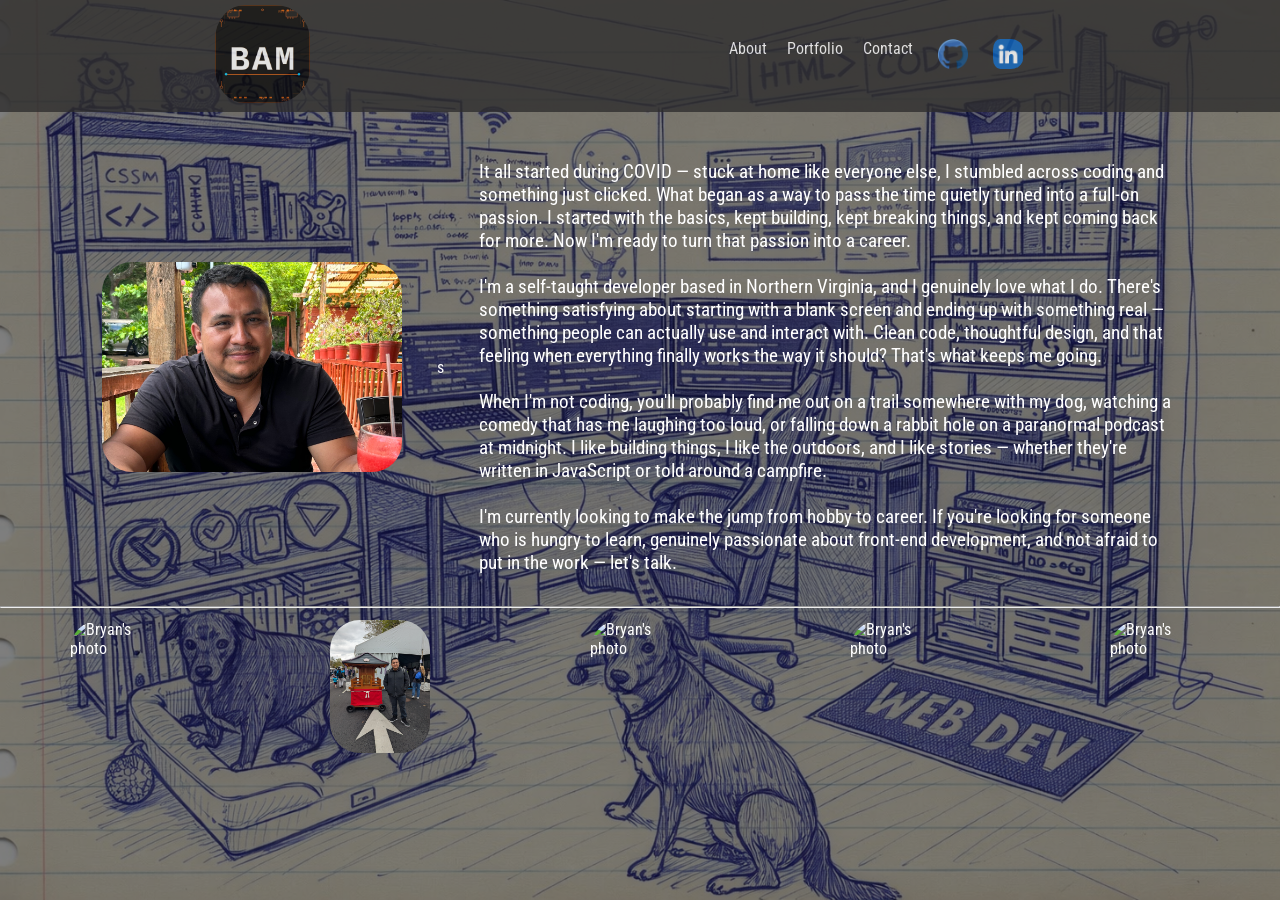
==== about.html @ cb0bd6b7 "adjusted the main page in css, completed the porfolio page, worked on the about section added descri" ====
<!DOCTYPE html>
<html lang="en">
<head>
    <meta charset="UTF-8">
    <meta name="viewport" content="width=device-width, initial-scale=1.0">
    <title>About</title>
    <link rel="stylesheet" href="style.css">
</head>
<body>
    <section class="header">
        <a href="./personalPage.html"><img src="./img/bamcircuit.jpg" alt="icon" class="icon"/></a>
        <nav class="navbar">
            <ul>
                <li><a href="#intro">About</a></li>
                <li><a href="./portfolio.html">Portfolio</a></li>
                <li><a href="./contact.html">Contact</a></li>
                <li><a href="https://github.com/mejiab4494" target="_blank"><img src="./img/github.png" alt="GitHub icon" class="icon"/></a></li>
                <li><a href="https://www.linkedin.com/in/bryan-mejia-580157243/" target="_blank"><img src="./img/linkedin.png" alt="LinkedIn icon" class="icon"/></a></li>
            </ul>
        </nav>
    </section>
    <section id="intro" class="about">
        <img src="./img/mio2.jpg" alt="Bryan's photo" class="mainPhoto"/>s
        <div class="about-text">
            <p>
                It all started during COVID — stuck at home like everyone else, I stumbled across coding 
                and something just clicked. What began as a way to pass the time quietly turned into a 
                full-on passion. I started with the basics, kept building, kept breaking things, and kept 
                coming back for more. Now I'm ready to turn that passion into a career.
            </p><br>
            <p>
                I'm a self-taught developer based in Northern Virginia, and I genuinely love what I do. 
                There's something satisfying about starting with a blank screen and ending up with something 
                real — something people can actually use and interact with. Clean code, thoughtful design, 
                and that feeling when everything finally works the way it should? That's what keeps me going.
            </p><br>
            <p>
                When I'm not coding, you'll probably find me out on a trail somewhere with my dog, watching 
                a comedy that has me laughing too loud, or falling down a rabbit hole on a paranormal podcast 
                at midnight. I like building things, I like the outdoors, and I like stories — whether they're 
                written in JavaScript or told around a campfire.
            </p><br>
            <p>
                I'm currently looking to make the jump from hobby to career. If you're looking for someone 
                who is hungry to learn, genuinely passionate about front-end development, and not afraid to 
                put in the work — let's talk.
            </p>
        </div>
    </section>
    <hr>
    <section class="images">
        <img src="./img/mio.jpg" alt="Bryan's photo" class="galleryPhoto"/>
        <img src="./img/mio1.jpg" alt="Bryan's photo" class="galleryPhoto"/>
        <img src="./img/mio3.jpg" alt="Bryan's photo" class="galleryPhoto"/>
        <img src="./img/mio4.jpg" alt="Bryan's photo" class="galleryPhoto"/>
        <img src="./img/mio5.heic" alt="Bryan's photo" class="galleryPhoto"/>
    </section>
</body>
</html>
---- style.css ----
@import url('https://fonts.googleapis.com/css2?family=Inter:ital,opsz,wght@0,14..32,100..900;1,14..32,100..900&family=Roboto+Condensed:ital,wght@0,100..900;1,100..900&display=swap');

* {
    margin: 0;
    padding: 0;
    box-sizing: border-box;
}

body {
    display: flex;
    color: white;
    justify-content: flex-start;
    flex-direction: column;
    min-height: 100vh;
    font-family: "Roboto Condensed", sans-serif;
     background-image:  linear-gradient(rgba(0,0,0,0.5), rgba(0,0,0,0.5)),  url("./img/office.png");
    background-size: cover;
    background-position: center;
    animation: gradient 12s ease infinite;
}



.header {
  display: flex;
  justify-content: space-around;
  align-items: center;
  background-color: rgb(47, 46, 46);
  height: 7em;
  opacity: 80%;
}

.header img {
    width: 100px;
    height: auto;
    border-radius: 35%;
    padding-left: 5px
}

.navbar {
    display: flex;
    justify-content: flex-end;
    gap: 20px;
    margin-right: 3em;
   
}

.navbar ul {
    display: flex;
    list-style: none;
    gap: 20px;
}

.navbar ul li a {
    text-decoration: none;
    cursor: pointer;
    color: rgb(254, 253, 253);
}

.navbar li img {
    width: 35px;
    height: auto;
}

.intro {
    flex: 1;
    display: flex;
    flex-direction: row;
    justify-content: center;
    align-items: center;
    max-width: 950px;
    margin: 0 auto;
    gap: 15px;
}

.intro img {
    width: 250px;
    height: auto;
    border-radius: 30px;
    flex-shrink: 0;
}
.intro h1 {
    font-size: 6em;
    font-weight: bold;
    width: 100%;
}

.intro p {
    font-size: 1.2rem;
    margin-top: 10px;
}

.portfolio {
    display: flex;
    justify-content: center;
    flex-direction: column;
    align-items: center;
    gap: 20px;
    margin-top: 2em;
    margin-bottom: 3em;
}



.cards-container {
    display: flex;
    flex-direction: row;
    gap: 20px;
    justify-content: center;
}


.card img {
    width: 300px;
    height: 150px;
}

/* portfolio page section */

.projects {
    display: flex;
    flex-direction: column;
    flex-wrap: wrap;
    align-items: center;
    gap: 20px;
    margin-top: 2em;
}

.cards-container {
    display: flex;
    flex-direction: row;
    gap: 20px;
    justify-content: center;
    flex-wrap: wrap;
}

.projects h1 {
    font-size: 3em;
}

.card {
  margin-top: 3em;
}

/* about section */

.about {
    display: flex;
    flex-direction: row;
    justify-content: center;
    align-items: center;
    max-width: 950px;
    margin: 0 auto;
    gap: 35px;
    padding-top: 3em;
    padding-bottom: 2em;
}

.mainPhoto {
    width: 300px;
    height: auto;
    border-radius: 30px;
    flex-shrink: 0;
}

.about-text {
    font-size: 1.2em;
    min-width: 700px;
}

.images {
    display: flex;
    padding-top: 12px;
    justify-content: space-around;
    gap: 20px;

}

.images img {
    width: 100px;
    height: auto;
    border-radius: 30px;
}
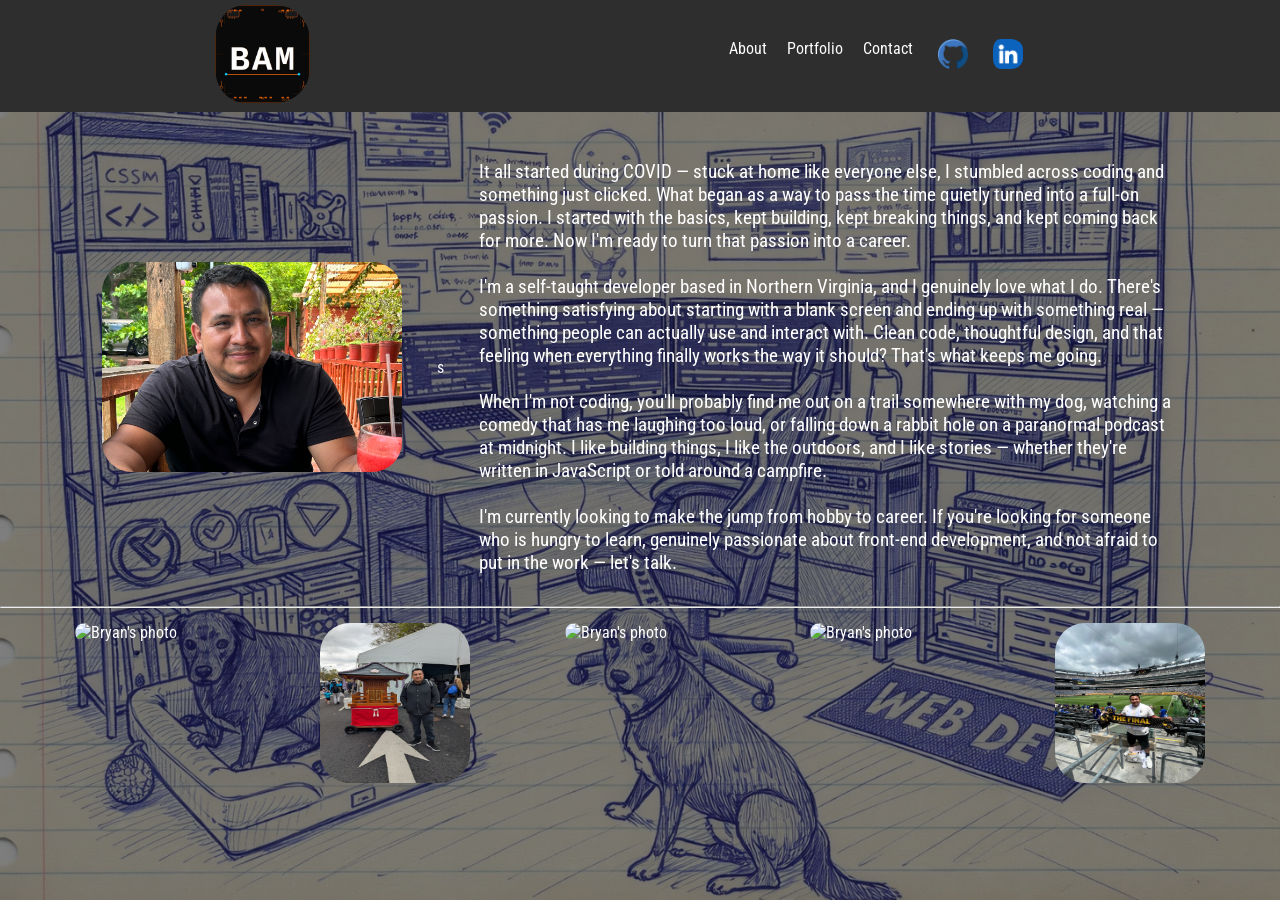
==== commit f58f37e9: "fixed the about me page, repair the link for an img added a keyframe slidedown on css and started th" ====
--- a/about.html
+++ b/about.html
@@ -11,7 +11,7 @@
         <a href="./personalPage.html"><img src="./img/bamcircuit.jpg" alt="icon" class="icon"/></a>
         <nav class="navbar">
             <ul>
-                <li><a href="#intro">About</a></li>
+                <li><a href="./about.html">About</a></li>
                 <li><a href="./portfolio.html">Portfolio</a></li>
                 <li><a href="./contact.html">Contact</a></li>
                 <li><a href="https://github.com/mejiab4494" target="_blank"><img src="./img/github.png" alt="GitHub icon" class="icon"/></a></li>
@@ -49,11 +49,21 @@
     </section>
     <hr>
     <section class="images">
-        <img src="./img/mio.jpg" alt="Bryan's photo" class="galleryPhoto"/>
-        <img src="./img/mio1.jpg" alt="Bryan's photo" class="galleryPhoto"/>
-        <img src="./img/mio3.jpg" alt="Bryan's photo" class="galleryPhoto"/>
-        <img src="./img/mio4.jpg" alt="Bryan's photo" class="galleryPhoto"/>
-        <img src="./img/mio5.heic" alt="Bryan's photo" class="galleryPhoto"/>
+        <div class="img-wrapper">
+            <img src="./img/mio.jpg" alt="Bryan's photo" class="galleryPhoto"/>
+        </div>
+        <div class="img-wrapper">
+            <img src="./img/mio1.jpg" alt="Bryan's photo" class="galleryPhoto"/>
+        </div>
+        <div class="img-wrapper">
+            <img src="./img/mio3.jpg" alt="Bryan's photo" class="galleryPhoto"/>
+        </div>
+        <div class="img-wrapper">
+            <img src="./img/mio4.jpg" alt="Bryan's photo" class="galleryPhoto"/>
+        </div>
+        <div class="img-wrapper">
+            <img src="./img/mio5.jpg" alt="Bryan's photo" class="galleryPhoto"/>
+        </div>
     </section>
 </body>
 </html>
--- a/style.css
+++ b/style.css
@@ -28,7 +28,22 @@
   background-color: rgb(47, 46, 46);
   height: 7em;
   opacity: 80%;
-}
+  animation: slideDown 0.6s ease-out forwards;
+
+}
+
+@keyframes slideDown {
+    from {
+        transform: translateY(-80px);
+        opacity: 0;
+    }
+    to {
+        transform: translateY(0);
+        opacity: 1;
+    }
+}
+
+
 
 .header img {
     width: 100px;
@@ -170,14 +185,30 @@
 
 .images {
     display: flex;
-    padding-top: 12px;
-    justify-content: space-around;
-    gap: 20px;
-
-}
-
-.images img {
-    width: 100px;
-    height: auto;
+    padding-top: 15px;
+    justify-content: space-evenly;
+    gap: 20px;
+
+}
+
+.img-wrapper {
+    width: 150px;
+    height: auto;
+}
+
+
+.img-wrapper img {
+    width: 150px;
+    height: 160px;
     border-radius: 30px;
+    transition: transform 0.3s ease;
+    position: relative;
+    z-index: 0;
+    pointer-events: none;
+}
+
+.img-wrapper:hover img {
+    transform: scale(2.1) translateY(-40%);
+    transform-origin: bottom center;
+    z-index: 999;
 }
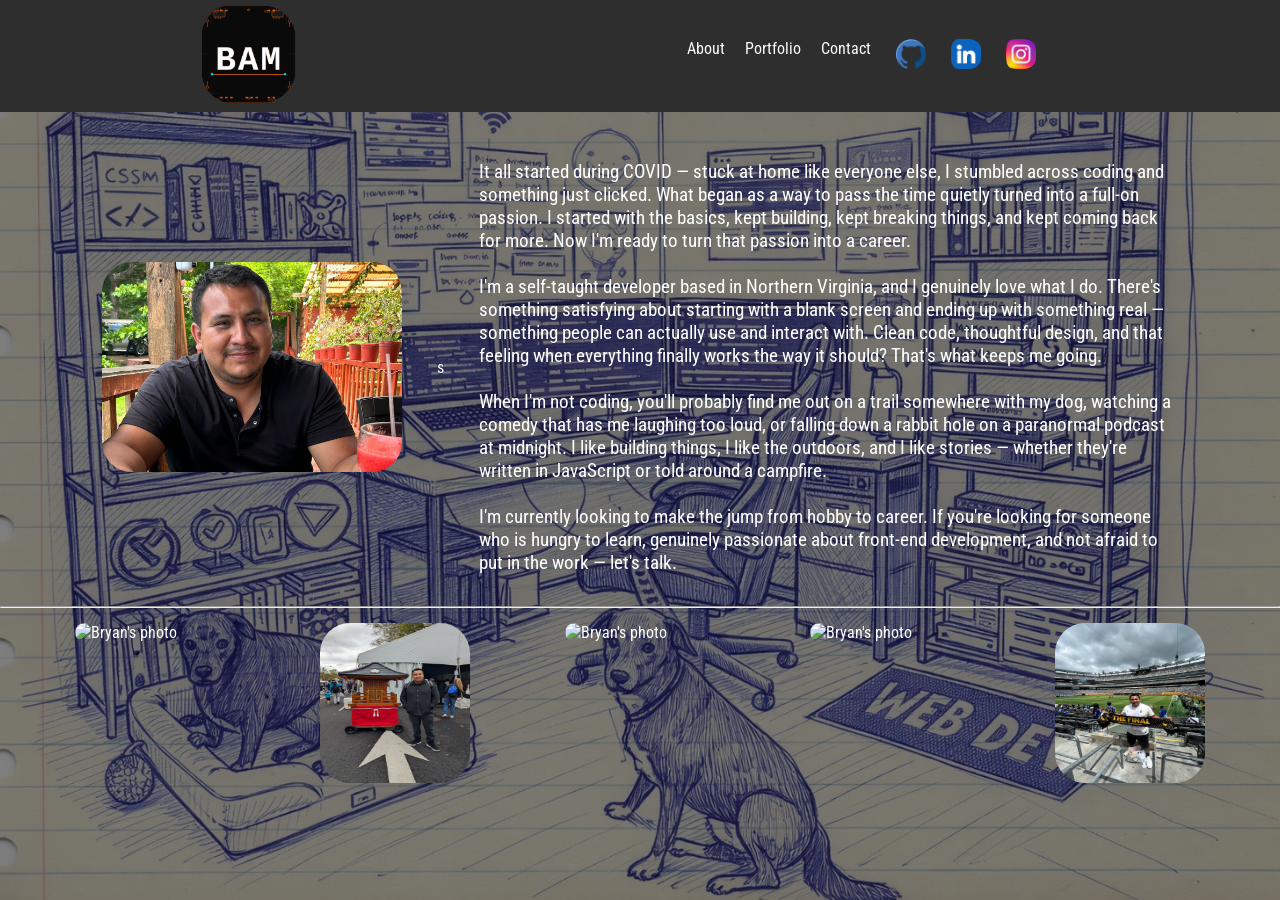
==== commit 52ae641f: "finish the email form made all pages mobile friendly" ====
--- a/about.html
+++ b/about.html
@@ -16,6 +16,7 @@
                 <li><a href="./contact.html">Contact</a></li>
                 <li><a href="https://github.com/mejiab4494" target="_blank"><img src="./img/github.png" alt="GitHub icon" class="icon"/></a></li>
                 <li><a href="https://www.linkedin.com/in/bryan-mejia-580157243/" target="_blank"><img src="./img/linkedin.png" alt="LinkedIn icon" class="icon"/></a></li>
+                <li><a href="https://www.instagram.com/peti4494/" target="_blank"><img src="./img/instagram.png" alt="Instagram icon" class="icon"/></a></li>
             </ul>
         </nav>
     </section>
--- a/style.css
+++ b/style.css
@@ -211,4 +211,226 @@
     transform: scale(2.1) translateY(-40%);
     transform-origin: bottom center;
     z-index: 999;
-}+}
+
+/* contact section */
+
+.contact {
+    display: flex;
+    flex-direction: row;
+    justify-content: center;
+    align-items: center;
+    max-width: 1000px;
+    margin: 0 auto;
+    gap: 35px;
+    padding-top: 2em;
+    padding-bottom: 2em;
+}
+
+.contact-container { 
+    flex: 1;
+}
+
+.contact h1 {
+    font-size: 4em;
+}
+
+.contact p {
+    font-size: 1.5em;
+    line-height: 1.6em;
+    max-width: 500px;
+}
+
+.contact-icons {
+    display: flex;
+    gap: 20px;
+    list-style: none;
+}
+
+.contact-icons img {
+    padding-top: 10px ;
+    width: 4em;
+    height: auto;
+}
+
+.contact-icons li a {
+    display: flex;
+    align-items: center;
+    gap: 10px;
+    text-decoration: none;
+    color: white;
+    font-size: 20px;
+}
+
+.contact-image {
+    flex: 1;
+    max-width: 200px;
+    width: 35%;
+    height: auto;
+    border-radius: 30px;
+}
+
+/* contact form */
+.email {
+    display: flex;
+    flex-direction: column;
+    align-items: center;
+    justify-content: center;
+    margin-top: 1em;
+    min-height: 300px;
+    gap: 15px;
+}
+
+.email form {
+    display: flex;
+    flex-direction: column;
+    width: 700px;
+    gap: 15px;
+}
+
+/* Name and Email on the same row */
+.email form .row {
+    display: flex;
+    gap: 15px;
+}
+
+.email form .row .field {
+    display: flex;
+    flex-direction: column;
+    flex: 1;
+    gap: 5px;
+}
+
+/* All other fields */
+.email form label {
+    font-weight: 500;
+}
+
+.email form input,
+.email form textarea {
+    padding: 10px;
+    border: 1px solid #ccc;
+    border-radius: 6px;
+    font-size: 1rem;
+    width: 100%;
+    box-sizing: border-box;
+}
+
+/* Larger textarea for message */
+.email form textarea {
+    min-height: 120px;
+    resize: vertical;
+}
+
+/* Centered button */
+.email form button {
+    align-self: center;
+    padding: 10px 32px;
+    font-size: 1rem;
+    cursor: pointer;
+    background-color: black;
+    color: white;
+}
+
+/* ══════════════════════════════
+   TABLET  (max 900px)
+══════════════════════════════ */
+@media (max-width: 900px) {
+    .header {
+        height: auto;
+        padding: 1em;
+        justify-content: space-between;
+    }
+
+    .navbar {
+        margin-right: 0;
+    }
+
+    .intro {
+        flex-direction: column;
+        text-align: center;
+    }
+
+    .intro img {
+        width: 180px;
+    }
+
+    .about {
+        flex-direction: column;
+        text-align: center;
+    }
+
+    .mainPhoto {
+        width: 200px;
+    }
+
+    .about-text {
+        min-width: unset;
+        width: 100%;
+    }
+
+    .contact {
+        flex-direction: column;
+        text-align: center;
+    }
+
+    .contact-image {
+        max-width: 150px;
+        width: 150px;
+    }
+
+    .contact p {
+        max-width: 100%;
+    }
+
+    .contact-icons {
+        justify-content: center;
+    }
+}
+
+/* ══════════════════════════════
+   MOBILE  (max 600px)
+══════════════════════════════ */
+@media (max-width: 600px) {
+    .header {
+        flex-direction: column;
+        height: auto;
+        padding: 1em;
+        gap: 0.75em;
+    }
+
+    .navbar ul {
+        gap: 12px;
+        justify-content: center;
+    }
+
+    .intro img {
+        width: 140px;
+    }
+
+    .mainPhoto {
+        width: 150px;
+    }
+
+    .card img {
+        width: 100%;
+        height: auto;
+    }
+
+    .email form .row {
+        flex-direction: column;
+    }
+
+    .contact p {
+        font-size: 1.1em;
+    }
+
+    .img-wrapper img {
+        width: 110px;
+        height: 120px;
+    }
+
+    .img-wrapper {
+        width: 110px;
+    }
+}
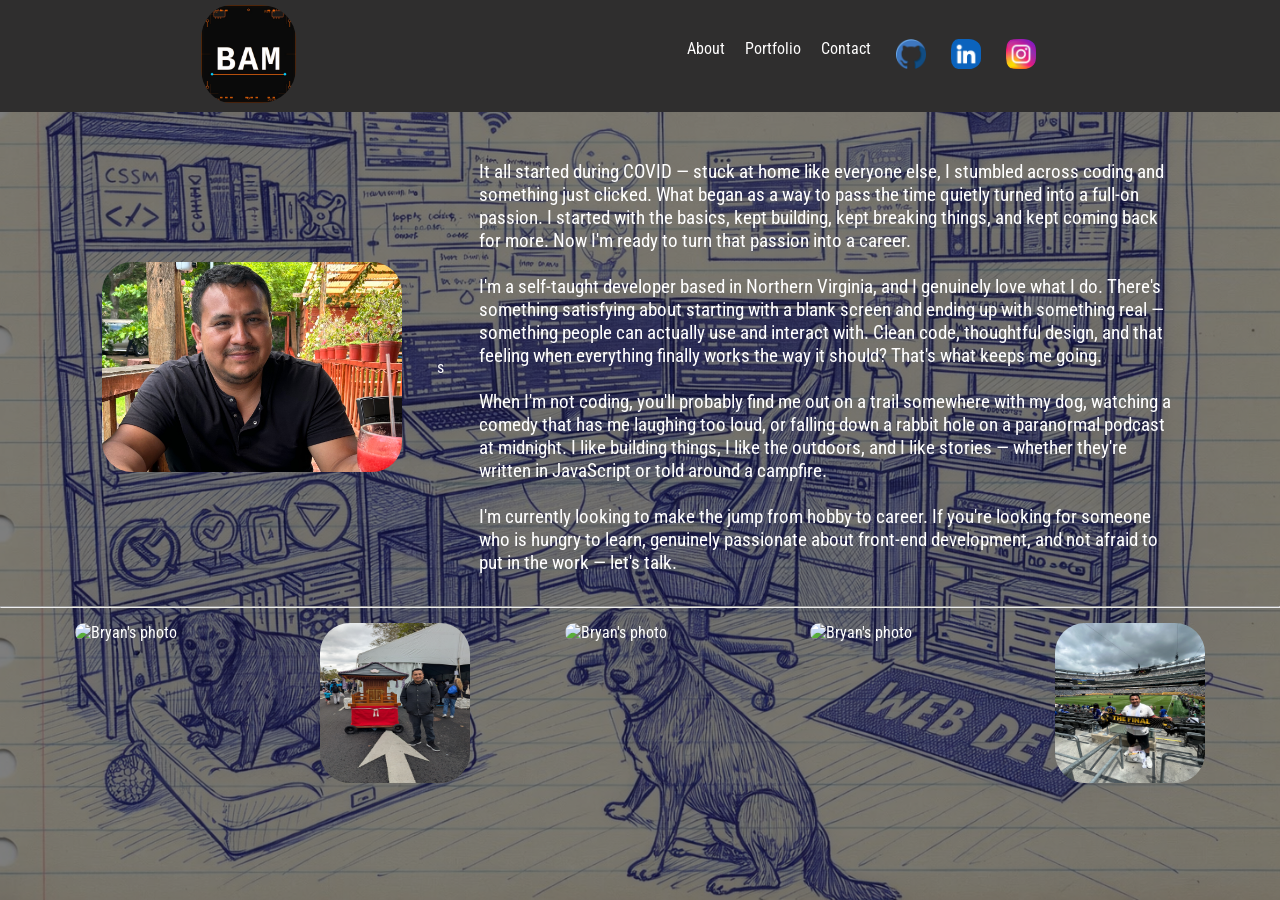
==== commit a8958908: "switching name from personal to index" ====
--- a/about.html
+++ b/about.html
@@ -8,7 +8,7 @@
 </head>
 <body>
     <section class="header">
-        <a href="./personalPage.html"><img src="./img/bamcircuit.jpg" alt="icon" class="icon"/></a>
+        <a href="./index.html"><img src="./img/bamcircuit.jpg" alt="icon" class="icon"/></a>
         <nav class="navbar">
             <ul>
                 <li><a href="./about.html">About</a></li>
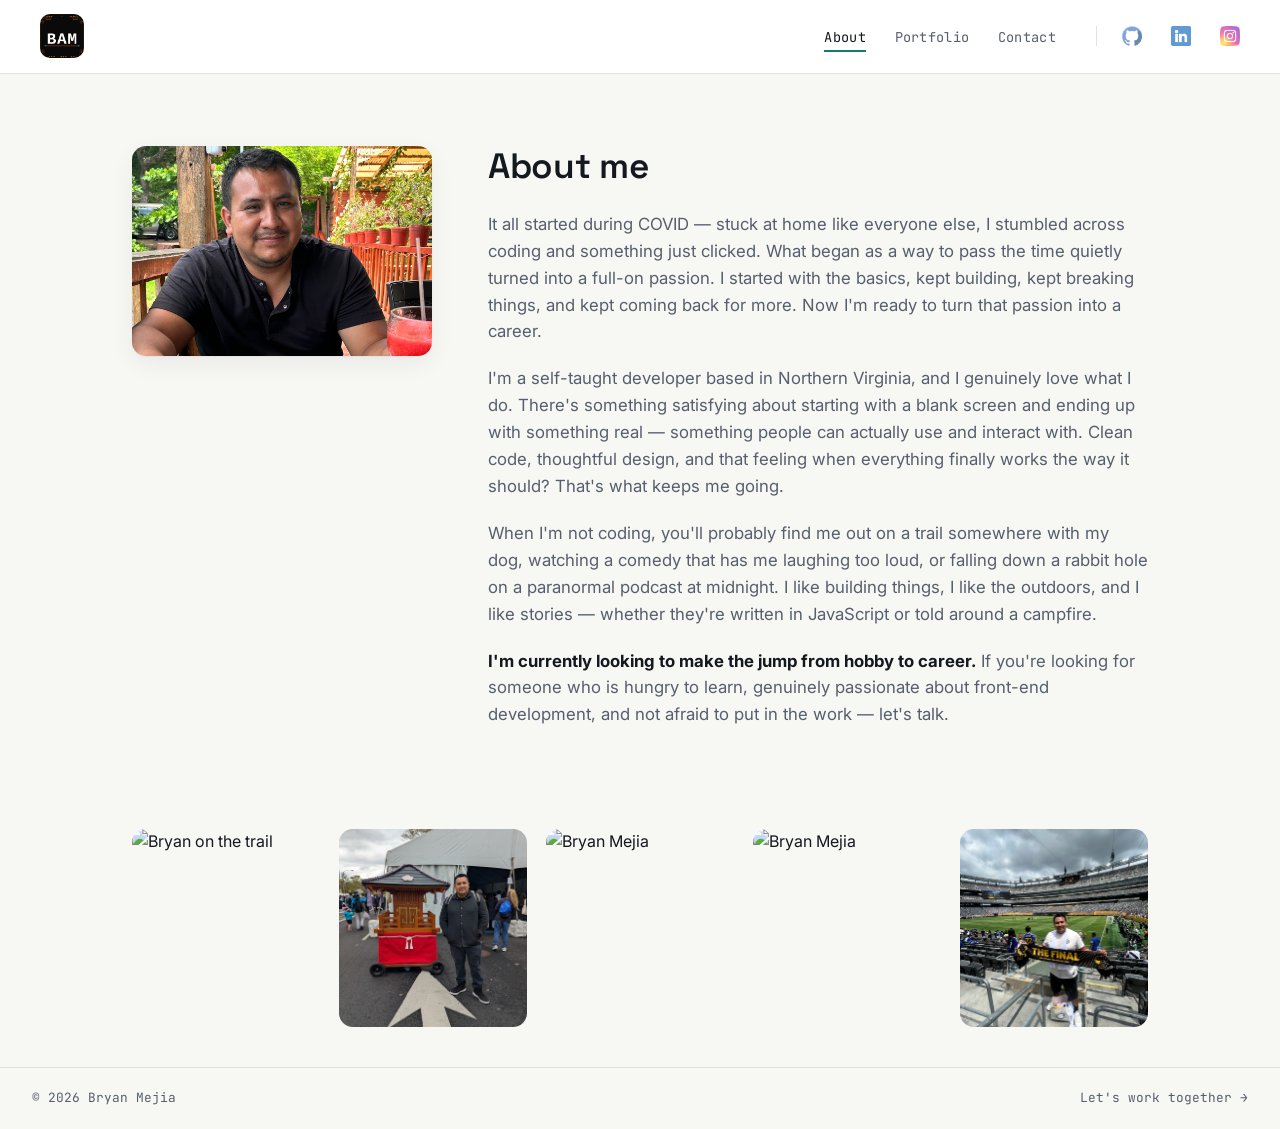
==== commit 5e21a978: "update persoanl page to make it more profesional" ====
--- a/about.html
+++ b/about.html
@@ -3,68 +3,83 @@
 <head>
     <meta charset="UTF-8">
     <meta name="viewport" content="width=device-width, initial-scale=1.0">
-    <title>About</title>
+    <meta name="description" content="About Bryan Mejia — a self-taught front-end developer based in Northern Virginia, making the jump from hobby to career.">
+    <title>About | Bryan Mejia</title>
+    <link rel="icon" type="image/x-icon" href="./img/compu.jpg">
     <link rel="stylesheet" href="style.css">
 </head>
 <body>
-    <section class="header">
-        <a href="./index.html"><img src="./img/bamcircuit.jpg" alt="icon" class="icon"/></a>
+    <header class="header">
+        <a href="./index.html" class="logo"><img src="./img/bamcircuit.jpg" alt="Bryan Mejia" class="logo-icon"/></a>
         <nav class="navbar">
-            <ul>
-                <li><a href="./about.html">About</a></li>
+            <ul class="nav-links">
+                <li><a href="./about.html" aria-current="page">About</a></li>
                 <li><a href="./portfolio.html">Portfolio</a></li>
                 <li><a href="./contact.html">Contact</a></li>
-                <li><a href="https://github.com/mejiab4494" target="_blank"><img src="./img/github.png" alt="GitHub icon" class="icon"/></a></li>
-                <li><a href="https://www.linkedin.com/in/bryan-mejia-580157243/" target="_blank"><img src="./img/linkedin.png" alt="LinkedIn icon" class="icon"/></a></li>
-                <li><a href="https://www.instagram.com/peti4494/" target="_blank"><img src="./img/instagram.png" alt="Instagram icon" class="icon"/></a></li>
+            </ul>
+            <ul class="social-links">
+                <li><a href="https://github.com/mejiab4494" target="_blank" rel="noopener" aria-label="GitHub"><img src="./img/github.png" alt="" class="icon"/></a></li>
+                <li><a href="https://www.linkedin.com/in/bryan-mejia-580157243/" target="_blank" rel="noopener" aria-label="LinkedIn"><img src="./img/linkedin.png" alt="" class="icon"/></a></li>
+                <li><a href="https://www.instagram.com/peti4494/" target="_blank" rel="noopener" aria-label="Instagram"><img src="./img/instagram.png" alt="" class="icon"/></a></li>
             </ul>
         </nav>
-    </section>
+    </header>
+
     <section id="intro" class="about">
-        <img src="./img/mio2.jpg" alt="Bryan's photo" class="mainPhoto"/>s
+        <img src="./img/mio2.jpg" alt="Bryan Mejia" class="mainPhoto"/>
         <div class="about-text">
+            <h1>About me</h1>
             <p>
-                It all started during COVID — stuck at home like everyone else, I stumbled across coding 
-                and something just clicked. What began as a way to pass the time quietly turned into a 
-                full-on passion. I started with the basics, kept building, kept breaking things, and kept 
+                It all started during COVID &mdash; stuck at home like everyone else, I stumbled across coding
+                and something just clicked. What began as a way to pass the time quietly turned into a
+                full-on passion. I started with the basics, kept building, kept breaking things, and kept
                 coming back for more. Now I'm ready to turn that passion into a career.
-            </p><br>
+            </p>
             <p>
-                I'm a self-taught developer based in Northern Virginia, and I genuinely love what I do. 
-                There's something satisfying about starting with a blank screen and ending up with something 
-                real — something people can actually use and interact with. Clean code, thoughtful design, 
+                I'm a self-taught developer based in Northern Virginia, and I genuinely love what I do.
+                There's something satisfying about starting with a blank screen and ending up with something
+                real &mdash; something people can actually use and interact with. Clean code, thoughtful design,
                 and that feeling when everything finally works the way it should? That's what keeps me going.
-            </p><br>
+            </p>
             <p>
-                When I'm not coding, you'll probably find me out on a trail somewhere with my dog, watching 
-                a comedy that has me laughing too loud, or falling down a rabbit hole on a paranormal podcast 
-                at midnight. I like building things, I like the outdoors, and I like stories — whether they're 
+                When I'm not coding, you'll probably find me out on a trail somewhere with my dog, watching
+                a comedy that has me laughing too loud, or falling down a rabbit hole on a paranormal podcast
+                at midnight. I like building things, I like the outdoors, and I like stories &mdash; whether they're
                 written in JavaScript or told around a campfire.
-            </p><br>
+            </p>
             <p>
-                I'm currently looking to make the jump from hobby to career. If you're looking for someone 
-                who is hungry to learn, genuinely passionate about front-end development, and not afraid to 
-                put in the work — let's talk.
+                <strong>I'm currently looking to make the jump from hobby to career.</strong> If you're looking
+                for someone who is hungry to learn, genuinely passionate about front-end development, and not
+                afraid to put in the work &mdash; let's talk.
             </p>
         </div>
     </section>
-    <hr>
+
+    <hr class="section-divider">
+
     <section class="images">
         <div class="img-wrapper">
-            <img src="./img/mio.jpg" alt="Bryan's photo" class="galleryPhoto"/>
+            <img src="./img/mio.jpg" alt="Bryan on the trail" class="galleryPhoto"/>
         </div>
         <div class="img-wrapper">
-            <img src="./img/mio1.jpg" alt="Bryan's photo" class="galleryPhoto"/>
+            <img src="./img/mio1.jpg" alt="Bryan Mejia" class="galleryPhoto"/>
         </div>
         <div class="img-wrapper">
-            <img src="./img/mio3.jpg" alt="Bryan's photo" class="galleryPhoto"/>
+            <img src="./img/mio3.jpg" alt="Bryan Mejia" class="galleryPhoto"/>
         </div>
         <div class="img-wrapper">
-            <img src="./img/mio4.jpg" alt="Bryan's photo" class="galleryPhoto"/>
+            <img src="./img/mio4.jpg" alt="Bryan Mejia" class="galleryPhoto"/>
         </div>
         <div class="img-wrapper">
-            <img src="./img/mio5.jpg" alt="Bryan's photo" class="galleryPhoto"/>
+            <img src="./img/mio5.jpg" alt="Bryan Mejia" class="galleryPhoto"/>
         </div>
     </section>
+
+    <footer class="site-footer">
+        <span>&copy; <span id="year"></span> Bryan Mejia</span>
+        <a href="./contact.html">Let's work together &rarr;</a>
+    </footer>
+
+    <script>document.getElementById("year").textContent = new Date().getFullYear();</script>
 </body>
-</html>+</html>
--- a/style.css
+++ b/style.css
@@ -1,4 +1,25 @@
-@import url('https://fonts.googleapis.com/css2?family=Inter:ital,opsz,wght@0,14..32,100..900;1,14..32,100..900&family=Roboto+Condensed:ital,wght@0,100..900;1,100..900&display=swap');
+@import url('https://fonts.googleapis.com/css2?family=Space+Grotesk:wght@500;600;700&family=Inter:wght@400;500;600&family=JetBrains+Mono:wght@400;500&display=swap');
+
+/* ==========================================================================
+   Tokens
+   ========================================================================== */
+:root {
+    --bg: #f7f7f4;
+    --surface: #ffffff;
+    --ink: #14181f;
+    --ink-muted: #565f6d;
+    --accent: #157a72;
+    --accent-dark: #0f5f59;
+    --accent-soft: #e6f2f0;
+    --highlight: #d98a3d;
+    --line: #e4e1da;
+    --radius: 14px;
+    --shadow: 0 1px 2px rgba(20, 24, 31, 0.04), 0 8px 24px rgba(20, 24, 31, 0.06);
+    --font-display: "Space Grotesk", sans-serif;
+    --font-body: "Inter", sans-serif;
+    --font-mono: "JetBrains Mono", monospace;
+    --container: 1080px;
+}
 
 * {
     margin: 0;
@@ -6,381 +27,662 @@
     box-sizing: border-box;
 }
 
+html {
+    scroll-behavior: smooth;
+}
+
 body {
     display: flex;
-    color: white;
-    justify-content: flex-start;
     flex-direction: column;
     min-height: 100vh;
-    font-family: "Roboto Condensed", sans-serif;
-     background-image:  linear-gradient(rgba(0,0,0,0.5), rgba(0,0,0,0.5)),  url("./img/office.png");
-    background-size: cover;
-    background-position: center;
-    animation: gradient 12s ease infinite;
-}
-
-
-
+    background: var(--bg);
+    color: var(--ink);
+    font-family: var(--font-body);
+    line-height: 1.6;
+}
+
+img {
+    display: block;
+    max-width: 100%;
+}
+
+a {
+    color: inherit;
+}
+
+a:focus-visible,
+button:focus-visible,
+input:focus-visible,
+textarea:focus-visible {
+    outline: 2px solid var(--accent);
+    outline-offset: 3px;
+}
+
+@media (prefers-reduced-motion: reduce) {
+    *, *::before, *::after {
+        animation-duration: 0.001ms !important;
+        transition-duration: 0.001ms !important;
+        scroll-behavior: auto !important;
+    }
+}
+
+h1, h2, h3 {
+    font-family: var(--font-display);
+    font-weight: 600;
+    letter-spacing: -0.01em;
+    line-height: 1.15;
+}
+
+/* ==========================================================================
+   Header / Nav
+   ========================================================================== */
 .header {
-  display: flex;
-  justify-content: space-around;
-  align-items: center;
-  background-color: rgb(47, 46, 46);
-  height: 7em;
-  opacity: 80%;
-  animation: slideDown 0.6s ease-out forwards;
-
-}
-
-@keyframes slideDown {
-    from {
-        transform: translateY(-80px);
-        opacity: 0;
-    }
-    to {
-        transform: translateY(0);
-        opacity: 1;
-    }
-}
-
-
-
-.header img {
-    width: 100px;
-    height: auto;
-    border-radius: 35%;
-    padding-left: 5px
+    display: flex;
+    justify-content: space-between;
+    align-items: center;
+    gap: 1.5em;
+    padding: 0.9em 2.5em;
+    background: var(--surface);
+    border-bottom: 1px solid var(--line);
+    position: sticky;
+    top: 0;
+    z-index: 20;
+}
+
+.logo {
+    display: flex;
+    align-items: center;
+}
+
+.header .logo-icon {
+    width: 44px;
+    height: 44px;
+    border-radius: 10px;
+    object-fit: cover;
 }
 
 .navbar {
     display: flex;
-    justify-content: flex-end;
-    gap: 20px;
-    margin-right: 3em;
-   
+    align-items: center;
+    gap: 2.5em;
 }
 
 .navbar ul {
     display: flex;
     list-style: none;
-    gap: 20px;
-}
-
-.navbar ul li a {
+    align-items: center;
+    gap: 1.8em;
+}
+
+.nav-links a {
     text-decoration: none;
+    font-family: var(--font-mono);
+    font-size: 0.85rem;
+    letter-spacing: 0.02em;
+    color: var(--ink-muted);
+    padding-bottom: 4px;
+    border-bottom: 2px solid transparent;
+    transition: color 0.15s ease, border-color 0.15s ease;
+}
+
+.nav-links a:hover,
+.nav-links a[aria-current="page"] {
+    color: var(--ink);
+    border-color: var(--accent);
+}
+
+.social-links {
+    gap: 1em;
+    padding-left: 1.6em;
+    border-left: 1px solid var(--line);
+}
+
+.social-links .icon {
+    width: 20px;
+    height: 20px;
+    opacity: 0.65;
+    transition: opacity 0.15s ease, transform 0.15s ease;
+}
+
+.social-links a:hover .icon {
+    opacity: 1;
+    transform: translateY(-2px);
+}
+
+/* ==========================================================================
+   Buttons
+   ========================================================================== */
+.btn {
+    display: inline-flex;
+    align-items: center;
+    justify-content: center;
+    padding: 0.85em 1.6em;
+    border-radius: 999px;
+    font-family: var(--font-mono);
+    font-size: 0.9rem;
+    text-decoration: none;
+    border: 1px solid transparent;
     cursor: pointer;
-    color: rgb(254, 253, 253);
-}
-
-.navbar li img {
-    width: 35px;
-    height: auto;
-}
-
+    transition: transform 0.15s ease, background-color 0.15s ease, border-color 0.15s ease;
+}
+
+.btn:hover {
+    transform: translateY(-2px);
+}
+
+.btn-primary {
+    background: var(--ink);
+    color: var(--bg);
+}
+
+.btn-primary:hover {
+    background: var(--accent-dark);
+}
+
+.btn-ghost {
+    background: transparent;
+    border-color: var(--line);
+    color: var(--ink);
+}
+
+.btn-ghost:hover {
+    border-color: var(--accent);
+    color: var(--accent-dark);
+}
+
+/* ==========================================================================
+   Hero (home)
+   ========================================================================== */
 .intro {
+    display: flex;
+    align-items: center;
+    justify-content: center;
+    gap: 4em;
+    max-width: var(--container);
+    margin: 0 auto;
+    padding: 5.5em 2em 4em;
+}
+
+.intro-text {
     flex: 1;
-    display: flex;
-    flex-direction: row;
-    justify-content: center;
-    align-items: center;
-    max-width: 950px;
+    max-width: 520px;
+}
+
+.eyebrow {
+    font-family: var(--font-mono);
+    font-size: 0.85rem;
+    color: var(--accent-dark);
+    text-transform: uppercase;
+    letter-spacing: 0.08em;
+    margin-bottom: 0.9em;
+}
+
+.intro h1 {
+    font-size: clamp(2.6rem, 5vw, 3.6rem);
+    margin-bottom: 0.5em;
+}
+
+.intro p.lede {
+    font-size: 1.1rem;
+    color: var(--ink-muted);
+    max-width: 46ch;
+}
+
+.hero-actions {
+    display: flex;
+    gap: 1em;
+    margin-top: 2em;
+}
+
+/* signature element: terminal card */
+.terminal {
+    width: 420px;
+    max-width: 100%;
+    background: #10151b;
+    border-radius: var(--radius);
+    box-shadow: var(--shadow);
+    overflow: hidden;
+    flex-shrink: 0;
+}
+
+.terminal-bar {
+    display: flex;
+    gap: 8px;
+    padding: 0.8em 1em;
+    background: #1a2129;
+}
+
+.terminal-bar span {
+    width: 11px;
+    height: 11px;
+    border-radius: 50%;
+    background: #3a4552;
+}
+
+.terminal-bar span:nth-child(1) { background: #e5605a; }
+.terminal-bar span:nth-child(2) { background: #e6b450; }
+.terminal-bar span:nth-child(3) { background: #4fb477; }
+
+.terminal-body {
+    padding: 1.6em 1.5em;
+    font-family: var(--font-mono);
+    font-size: 0.9rem;
+    line-height: 1.8;
+    color: #cfd8e3;
+    overflow-x: auto;
+}
+
+.tok-key { color: #d98a3d; }
+.tok-var { color: #7ec9c1; }
+.tok-prop { color: #9fb3c8; }
+.tok-str { color: #a4d0a4; }
+
+/* ==========================================================================
+   Section headings
+   ========================================================================== */
+.section-heading {
+    max-width: var(--container);
     margin: 0 auto;
-    gap: 15px;
-}
-
-.intro img {
-    width: 250px;
-    height: auto;
-    border-radius: 30px;
-    flex-shrink: 0;
-}
-.intro h1 {
-    font-size: 6em;
-    font-weight: bold;
+    padding: 0 2em;
+    display: flex;
+    align-items: baseline;
+    justify-content: space-between;
+    gap: 1em;
+}
+
+.section-heading h2 {
+    font-size: 1.8rem;
+}
+
+.section-heading .see-all {
+    font-family: var(--font-mono);
+    font-size: 0.85rem;
+    text-decoration: none;
+    color: var(--accent-dark);
+    white-space: nowrap;
+}
+
+.section-heading .see-all:hover {
+    text-decoration: underline;
+}
+
+/* ==========================================================================
+   Project cards
+   ========================================================================== */
+.portfolio,
+.projects {
+    max-width: var(--container);
+    margin: 0 auto;
+    padding: 2em 2em 5em;
+}
+
+.cards-container {
+    display: grid;
+    grid-template-columns: repeat(auto-fit, minmax(260px, 1fr));
+    gap: 1.6em;
+    margin-top: 1.6em;
+}
+
+.card {
+    background: var(--surface);
+    border: 1px solid var(--line);
+    border-radius: var(--radius);
+    overflow: hidden;
+    display: flex;
+    flex-direction: column;
+    transition: transform 0.18s ease, box-shadow 0.18s ease;
+}
+
+.card:hover {
+    transform: translateY(-4px);
+    box-shadow: var(--shadow);
+}
+
+.card a.project-link {
+    display: block;
+    text-decoration: none;
+    color: inherit;
+}
+
+.card .project-image-wrap {
+    aspect-ratio: 16 / 9;
+    background: var(--accent-soft);
+    overflow: hidden;
+}
+
+.card .project-image {
     width: 100%;
-}
-
-.intro p {
-    font-size: 1.2rem;
-    margin-top: 10px;
-}
-
-.portfolio {
-    display: flex;
-    justify-content: center;
-    flex-direction: column;
-    align-items: center;
-    gap: 20px;
-    margin-top: 2em;
-    margin-bottom: 3em;
-}
-
-
-
-.cards-container {
-    display: flex;
-    flex-direction: row;
-    gap: 20px;
-    justify-content: center;
-}
-
-
-.card img {
-    width: 300px;
-    height: 150px;
-}
-
-/* portfolio page section */
-
-.projects {
-    display: flex;
-    flex-direction: column;
-    flex-wrap: wrap;
-    align-items: center;
-    gap: 20px;
-    margin-top: 2em;
-}
-
-.cards-container {
-    display: flex;
-    flex-direction: row;
-    gap: 20px;
-    justify-content: center;
-    flex-wrap: wrap;
+    height: 100%;
+    object-fit: cover;
+}
+
+.card-body {
+    padding: 1.2em 1.3em 1.5em;
+}
+
+.card h3 {
+    font-size: 1.05rem;
+    margin-bottom: 0.4em;
+}
+
+.card p {
+    font-size: 0.9rem;
+    color: var(--ink-muted);
+    margin-bottom: 0.9em;
+}
+
+.card .tag {
+    display: inline-block;
+    font-family: var(--font-mono);
+    font-size: 0.72rem;
+    color: var(--accent-dark);
+    background: var(--accent-soft);
+    padding: 0.3em 0.7em;
+    border-radius: 999px;
 }
 
 .projects h1 {
-    font-size: 3em;
-}
-
-.card {
-  margin-top: 3em;
-}
-
-/* about section */
-
+    font-size: clamp(2.2rem, 4vw, 2.8rem);
+}
+
+.projects .page-lede {
+    color: var(--ink-muted);
+    max-width: 60ch;
+    margin-top: 0.6em;
+}
+
+/* ==========================================================================
+   About page
+   ========================================================================== */
 .about {
     display: flex;
-    flex-direction: row;
-    justify-content: center;
-    align-items: center;
-    max-width: 950px;
+    align-items: flex-start;
+    max-width: var(--container);
     margin: 0 auto;
-    gap: 35px;
-    padding-top: 3em;
-    padding-bottom: 2em;
+    gap: 3.5em;
+    padding: 4.5em 2em 2.5em;
 }
 
 .mainPhoto {
     width: 300px;
-    height: auto;
-    border-radius: 30px;
+    border-radius: var(--radius);
     flex-shrink: 0;
-}
-
-.about-text {
-    font-size: 1.2em;
-    min-width: 700px;
+    box-shadow: var(--shadow);
+}
+
+.about-text h1 {
+    font-size: 2.2rem;
+    margin-bottom: 0.7em;
+}
+
+.about-text p {
+    font-size: 1.05rem;
+    color: var(--ink-muted);
+    max-width: 62ch;
+    margin-bottom: 1.2em;
+}
+
+.about-text p strong {
+    color: var(--ink);
+}
+
+.section-divider {
+    border: none;
+    border-top: 1px solid var(--line);
+    max-width: var(--container);
+    margin: 0 auto;
 }
 
 .images {
     display: flex;
-    padding-top: 15px;
-    justify-content: space-evenly;
-    gap: 20px;
-
+    max-width: var(--container);
+    margin: 0 auto;
+    padding: 2.5em 2em;
+    justify-content: space-between;
+    gap: 1.2em;
 }
 
 .img-wrapper {
-    width: 150px;
-    height: auto;
-}
-
+    flex: 1;
+    aspect-ratio: 1 / 1.05;
+    border-radius: var(--radius);
+    overflow: hidden;
+}
 
 .img-wrapper img {
-    width: 150px;
-    height: 160px;
-    border-radius: 30px;
-    transition: transform 0.3s ease;
-    position: relative;
-    z-index: 0;
-    pointer-events: none;
+    width: 100%;
+    height: 100%;
+    object-fit: cover;
+    transition: transform 0.35s ease;
 }
 
 .img-wrapper:hover img {
-    transform: scale(2.1) translateY(-40%);
-    transform-origin: bottom center;
-    z-index: 999;
-}
-
-/* contact section */
-
+    transform: scale(1.08);
+}
+
+/* ==========================================================================
+   Contact page
+   ========================================================================== */
 .contact {
     display: flex;
-    flex-direction: row;
+    align-items: center;
     justify-content: center;
-    align-items: center;
-    max-width: 1000px;
+    gap: 3.5em;
+    max-width: var(--container);
     margin: 0 auto;
-    gap: 35px;
-    padding-top: 2em;
-    padding-bottom: 2em;
-}
-
-.contact-container { 
+    padding: 4.5em 2em 2.5em;
+}
+
+.contact-container {
     flex: 1;
+    max-width: 480px;
 }
 
 .contact h1 {
-    font-size: 4em;
+    font-size: 2.4rem;
+    margin-bottom: 0.5em;
 }
 
 .contact p {
-    font-size: 1.5em;
-    line-height: 1.6em;
-    max-width: 500px;
+    font-size: 1.05rem;
+    color: var(--ink-muted);
+    line-height: 1.7;
+    margin-bottom: 1.5em;
 }
 
 .contact-icons {
     display: flex;
-    gap: 20px;
+    gap: 1em;
     list-style: none;
 }
 
+.contact-icons li a {
+    display: flex;
+    align-items: center;
+    gap: 0.6em;
+    text-decoration: none;
+    color: var(--ink);
+    font-family: var(--font-mono);
+    font-size: 0.85rem;
+    padding: 0.7em 1.1em;
+    border: 1px solid var(--line);
+    border-radius: 999px;
+    transition: border-color 0.15s ease, color 0.15s ease;
+}
+
+.contact-icons li a:hover {
+    border-color: var(--accent);
+    color: var(--accent-dark);
+}
+
 .contact-icons img {
-    padding-top: 10px ;
-    width: 4em;
-    height: auto;
-}
-
-.contact-icons li a {
-    display: flex;
-    align-items: center;
-    gap: 10px;
-    text-decoration: none;
-    color: white;
-    font-size: 20px;
+    width: 18px;
+    height: 18px;
 }
 
 .contact-image {
-    flex: 1;
-    max-width: 200px;
-    width: 35%;
-    height: auto;
-    border-radius: 30px;
-}
-
-/* contact form */
+    max-width: 220px;
+    width: 40%;
+    border-radius: var(--radius);
+    box-shadow: var(--shadow);
+}
+
 .email {
     display: flex;
+    justify-content: center;
+    padding: 1em 2em 5em;
+}
+
+.email form {
+    display: flex;
     flex-direction: column;
-    align-items: center;
-    justify-content: center;
-    margin-top: 1em;
-    min-height: 300px;
-    gap: 15px;
-}
-
-.email form {
-    display: flex;
-    flex-direction: column;
-    width: 700px;
-    gap: 15px;
-}
-
-/* Name and Email on the same row */
+    width: 100%;
+    max-width: 640px;
+    gap: 1.2em;
+    background: var(--surface);
+    border: 1px solid var(--line);
+    border-radius: var(--radius);
+    padding: 2em;
+    box-shadow: var(--shadow);
+}
+
 .email form .row {
     display: flex;
-    gap: 15px;
+    gap: 1.2em;
 }
 
 .email form .row .field {
     display: flex;
     flex-direction: column;
     flex: 1;
-    gap: 5px;
-}
-
-/* All other fields */
+    gap: 0.4em;
+}
+
 .email form label {
-    font-weight: 500;
+    font-family: var(--font-mono);
+    font-size: 0.8rem;
+    color: var(--ink-muted);
 }
 
 .email form input,
 .email form textarea {
-    padding: 10px;
-    border: 1px solid #ccc;
-    border-radius: 6px;
-    font-size: 1rem;
+    padding: 0.8em 0.9em;
+    border: 1px solid var(--line);
+    border-radius: 8px;
+    font-family: var(--font-body);
+    font-size: 0.95rem;
+    background: var(--bg);
     width: 100%;
-    box-sizing: border-box;
-}
-
-/* Larger textarea for message */
+}
+
+.email form input:focus,
+.email form textarea:focus {
+    border-color: var(--accent);
+}
+
 .email form textarea {
-    min-height: 120px;
+    min-height: 130px;
     resize: vertical;
 }
 
-/* Centered button */
 .email form button {
-    align-self: center;
-    padding: 10px 32px;
-    font-size: 1rem;
+    align-self: flex-start;
+    padding: 0.85em 2em;
+    border-radius: 999px;
+    font-family: var(--font-mono);
+    font-size: 0.9rem;
     cursor: pointer;
-    background-color: black;
-    color: white;
-}
-
-/* ══════════════════════════════
-   TABLET  (max 900px)
-══════════════════════════════ */
+    background: var(--ink);
+    color: var(--bg);
+    border: none;
+    transition: background-color 0.15s ease, transform 0.15s ease;
+}
+
+.email form button:hover {
+    background: var(--accent-dark);
+    transform: translateY(-2px);
+}
+
+/* ==========================================================================
+   Footer
+   ========================================================================== */
+.site-footer {
+    margin-top: auto;
+    border-top: 1px solid var(--line);
+    padding: 1.6em 2.5em;
+    display: flex;
+    justify-content: space-between;
+    align-items: center;
+    font-family: var(--font-mono);
+    font-size: 0.8rem;
+    color: var(--ink-muted);
+    flex-wrap: wrap;
+    gap: 0.8em;
+}
+
+.site-footer a {
+    text-decoration: none;
+    color: var(--ink-muted);
+}
+
+.site-footer a:hover {
+    color: var(--accent-dark);
+}
+
+/* ==========================================================================
+   Responsive
+   ========================================================================== */
 @media (max-width: 900px) {
     .header {
-        height: auto;
-        padding: 1em;
-        justify-content: space-between;
+        padding: 0.8em 1.4em;
     }
 
     .navbar {
-        margin-right: 0;
+        gap: 1.2em;
+    }
+
+    .nav-links {
+        gap: 1.1em;
+    }
+
+    .social-links {
+        padding-left: 1em;
     }
 
     .intro {
-        flex-direction: column;
+        flex-direction: column-reverse;
         text-align: center;
-    }
-
-    .intro img {
-        width: 180px;
+        padding-top: 3.5em;
+        gap: 2.5em;
+    }
+
+    .intro-text {
+        max-width: 100%;
+    }
+
+    .intro p.lede {
+        margin-left: auto;
+        margin-right: auto;
+    }
+
+    .hero-actions {
+        justify-content: center;
     }
 
     .about {
         flex-direction: column;
+        align-items: center;
         text-align: center;
     }
 
-    .mainPhoto {
-        width: 200px;
-    }
-
-    .about-text {
-        min-width: unset;
-        width: 100%;
+    .about-text p {
+        margin-left: auto;
+        margin-right: auto;
     }
 
     .contact {
-        flex-direction: column;
+        flex-direction: column-reverse;
         text-align: center;
-    }
-
-    .contact-image {
-        max-width: 150px;
-        width: 150px;
-    }
-
-    .contact p {
-        max-width: 100%;
     }
 
     .contact-icons {
@@ -388,49 +690,38 @@
     }
 }
 
-/* ══════════════════════════════
-   MOBILE  (max 600px)
-══════════════════════════════ */
-@media (max-width: 600px) {
-    .header {
-        flex-direction: column;
-        height: auto;
-        padding: 1em;
-        gap: 0.75em;
-    }
-
-    .navbar ul {
-        gap: 12px;
-        justify-content: center;
-    }
-
-    .intro img {
-        width: 140px;
-    }
-
-    .mainPhoto {
-        width: 150px;
-    }
-
-    .card img {
-        width: 100%;
-        height: auto;
+@media (max-width: 640px) {
+    .navbar {
+        gap: 0.8em;
+    }
+
+    .nav-links {
+        gap: 0.8em;
+    }
+
+    .nav-links a {
+        font-size: 0.78rem;
+    }
+
+    .social-links .icon {
+        width: 17px;
+        height: 17px;
+    }
+
+    .images {
+        flex-wrap: wrap;
+    }
+
+    .img-wrapper {
+        flex-basis: calc(50% - 0.6em);
+        aspect-ratio: 1;
     }
 
     .email form .row {
         flex-direction: column;
     }
 
-    .contact p {
-        font-size: 1.1em;
-    }
-
-    .img-wrapper img {
-        width: 110px;
-        height: 120px;
-    }
-
-    .img-wrapper {
-        width: 110px;
-    }
-}
+    .terminal {
+        width: 100%;
+    }
+}
